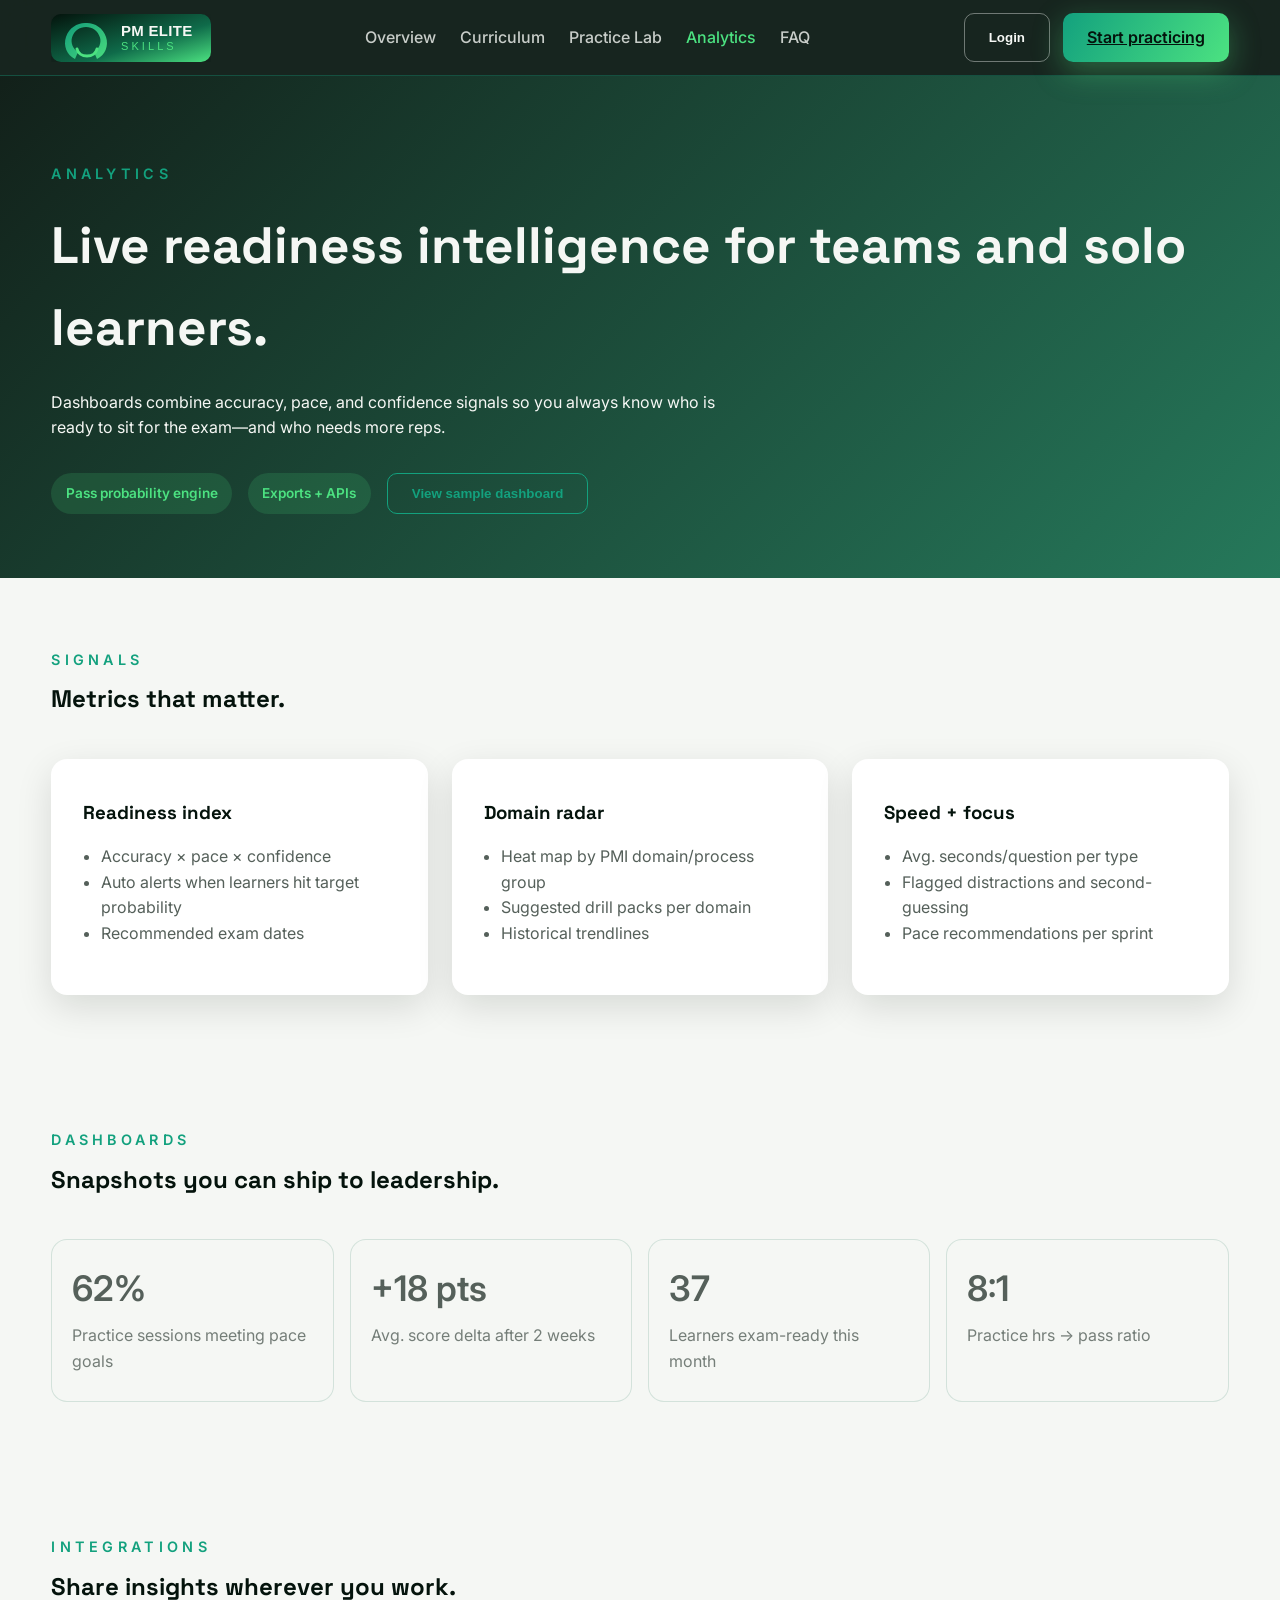
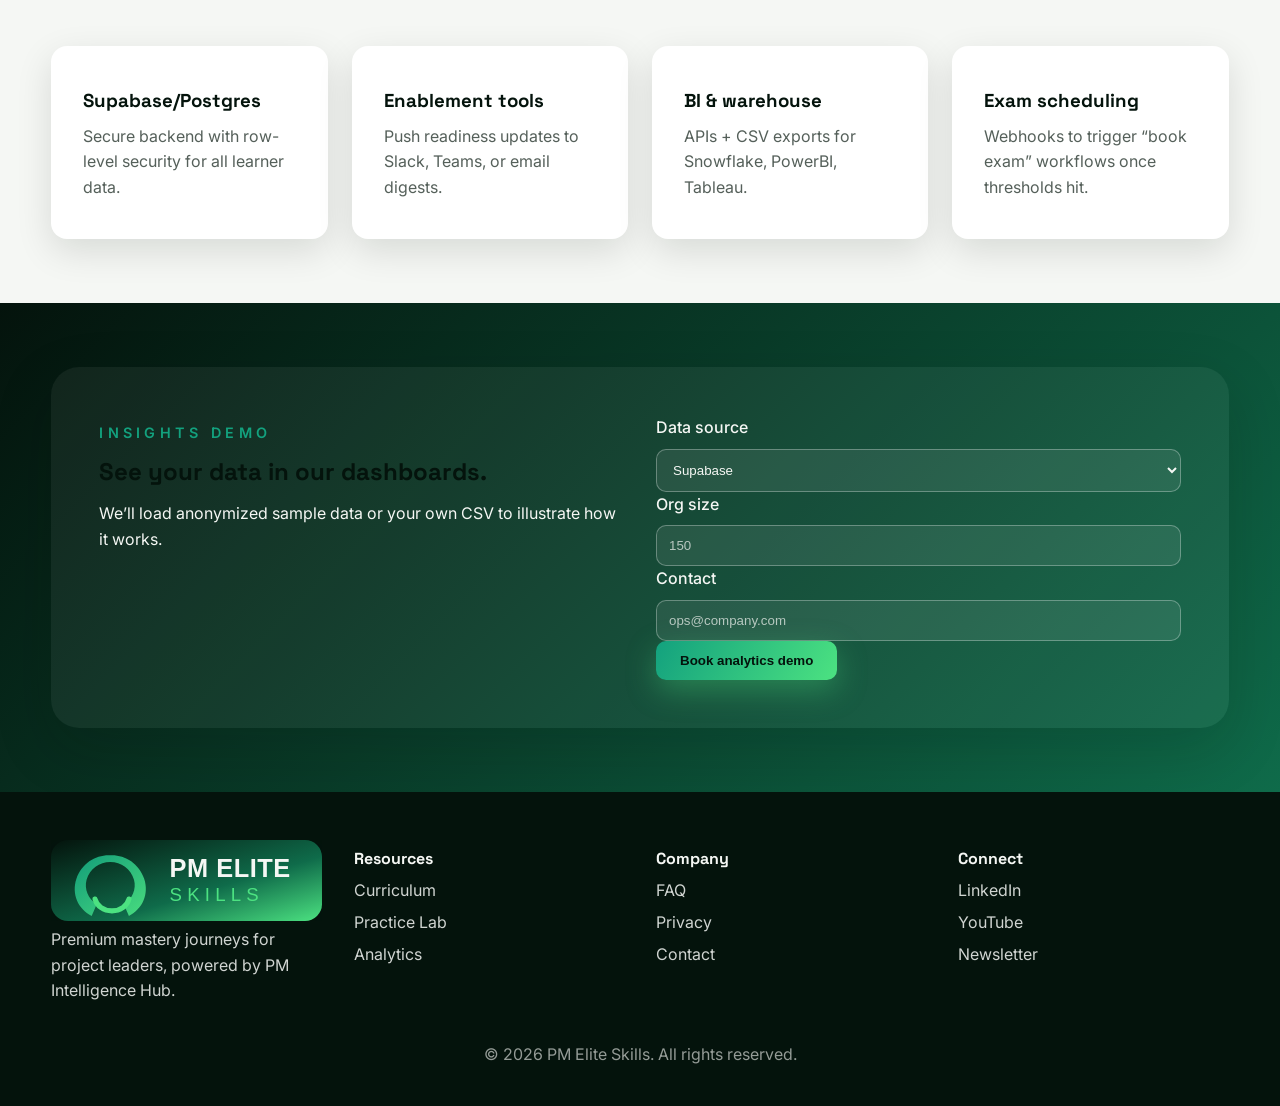
==== analytics.html @ 70f3d133 "refactor: reposition site around practice and analytics" ====
<!DOCTYPE html>
<html lang="en">
  <head>
    <meta charset="UTF-8" />
    <meta name="viewport" content="width=device-width, initial-scale=1.0" />
    <title>PM Elite Skills | Analytics & Insights</title>
    <link rel="preconnect" href="https://fonts.googleapis.com" />
    <link rel="preconnect" href="https://fonts.gstatic.com" crossorigin />
    <link
      href="https://fonts.googleapis.com/css2?family=Inter:wght@400;500&family=Space+Grotesk:wght@400;500;600&display=swap"
      rel="stylesheet"
    />
    <link rel="stylesheet" href="styles.css" />
  </head>
  <body class="page-analytics">
    <header class="site-header">
      <div class="shell">
        <a class="brand" href="index.html#top">
          <img src="assets/logo/pmeliteskills-logo.svg" alt="PM Elite Skills" />
        </a>
        <nav class="primary-nav">
          <a class="nav-link" data-nav="overview" href="index.html#top">Overview</a>
          <a class="nav-link" data-nav="curriculum" href="curriculum.html">Curriculum</a>
          <a class="nav-link" data-nav="practice" href="practice.html">Practice Lab</a>
          <a class="nav-link" data-nav="analytics" href="analytics.html">Analytics</a>
          <a class="nav-link" data-nav="faq" href="faq.html">FAQ</a>
        </nav>
        <div class="nav-cta">
          <button class="btn ghost">Login</button>
          <a class="btn primary" href="index.html#cta">Start practicing</a>
        </div>
      </div>
    </header>

    <main>
      <section class="page-hero">
        <div class="shell">
          <p class="eyebrow">Analytics</p>
          <h1>Live readiness intelligence for teams and solo learners.</h1>
          <p>
            Dashboards combine accuracy, pace, and confidence signals so you always know who is ready to
            sit for the exam—and who needs more reps.
          </p>
          <div class="hero-actions">
            <span class="badge">Pass probability engine</span>
            <span class="badge">Exports + APIs</span>
            <button class="btn secondary">View sample dashboard</button>
          </div>
        </div>
      </section>

      <section>
        <div class="shell">
          <div class="section-head">
            <p class="eyebrow">Signals</p>
            <h2>Metrics that matter.</h2>
          </div>
          <div class="crm-grid">
            <article class="crm-card">
              <h3>Readiness index</h3>
              <ul>
                <li>Accuracy × pace × confidence</li>
                <li>Auto alerts when learners hit target probability</li>
                <li>Recommended exam dates</li>
              </ul>
            </article>
            <article class="crm-card">
              <h3>Domain radar</h3>
              <ul>
                <li>Heat map by PMI domain/process group</li>
                <li>Suggested drill packs per domain</li>
                <li>Historical trendlines</li>
              </ul>
            </article>
            <article class="crm-card">
              <h3>Speed + focus</h3>
              <ul>
                <li>Avg. seconds/question per type</li>
                <li>Flagged distractions and second-guessing</li>
                <li>Pace recommendations per sprint</li>
              </ul>
            </article>
          </div>
        </div>
      </section>

      <section>
        <div class="shell">
          <div class="section-head">
            <p class="eyebrow">Dashboards</p>
            <h2>Snapshots you can ship to leadership.</h2>
          </div>
          <div class="crm-metrics">
            <div class="metric-card">
              <p class="metric">62%</p>
              <p class="label">Practice sessions meeting pace goals</p>
            </div>
            <div class="metric-card">
              <p class="metric">+18 pts</p>
              <p class="label">Avg. score delta after 2 weeks</p>
            </div>
            <div class="metric-card">
              <p class="metric">37</p>
              <p class="label">Learners exam-ready this month</p>
            </div>
            <div class="metric-card">
              <p class="metric">8:1</p>
              <p class="label">Practice hrs → pass ratio</p>
            </div>
          </div>
        </div>
      </section>

      <section>
        <div class="shell">
          <div class="section-head">
            <p class="eyebrow">Integrations</p>
            <h2>Share insights wherever you work.</h2>
          </div>
          <div class="module-grid">
            <article class="module-card">
              <h3>Supabase/Postgres</h3>
              <p>Secure backend with row-level security for all learner data.</p>
            </article>
            <article class="module-card">
              <h3>Enablement tools</h3>
              <p>Push readiness updates to Slack, Teams, or email digests.</p>
            </article>
            <article class="module-card">
              <h3>BI &amp; warehouse</h3>
              <p>APIs + CSV exports for Snowflake, PowerBI, Tableau.</p>
            </article>
            <article class="module-card">
              <h3>Exam scheduling</h3>
              <p>Webhooks to trigger “book exam” workflows once thresholds hit.</p>
            </article>
          </div>
        </div>
      </section>

      <section class="cta">
        <div class="shell">
          <div class="cta-card">
            <div>
              <p class="eyebrow">Insights demo</p>
              <h2>See your data in our dashboards.</h2>
              <p>We’ll load anonymized sample data or your own CSV to illustrate how it works.</p>
            </div>
            <form class="cta-form">
              <label>
                Data source
                <select>
                  <option>Supabase</option>
                  <option>CSV export</option>
                  <option>Other LMS</option>
                </select>
              </label>
              <label>
                Org size
                <input type="number" placeholder="150" />
              </label>
              <label>
                Contact
                <input type="email" placeholder="ops@company.com" />
              </label>
              <button class="btn primary" type="submit">Book analytics demo</button>
            </form>
          </div>
        </div>
      </section>
    </main>

    <footer class="site-footer">
      <div class="shell">
        <div>
          <img src="assets/logo/pmeliteskills-logo.svg" alt="PM Elite Skills" />
          <p>Premium mastery journeys for project leaders, powered by PM Intelligence Hub.</p>
        </div>
        <div>
          <h4>Resources</h4>
          <a href="curriculum.html">Curriculum</a>
          <a href="practice.html">Practice Lab</a>
          <a href="analytics.html">Analytics</a>
        </div>
        <div>
          <h4>Company</h4>
          <a href="faq.html">FAQ</a>
          <a href="#">Privacy</a>
          <a href="#">Contact</a>
        </div>
        <div>
          <h4>Connect</h4>
          <a href="#">LinkedIn</a>
          <a href="#">YouTube</a>
          <a href="#">Newsletter</a>
        </div>
      </div>
      <p class="footnote">© 2026 PM Elite Skills. All rights reserved.</p>
    </footer>

    <script src="script.js"></script>
  </body>
</html>
---- styles.css ----
:root {
  --color-obsidian: #04130c;
  --color-evergreen: #0f6b4a;
  --color-jade: #13a17e;
  --color-lime: #4ce281;
  --color-brass: #f5a524;
  --color-mist: #f5f7f4;
  --color-slate: #55605a;
  --color-white: #ffffff;
  --shadow-lg: 0 20px 60px rgba(4, 19, 12, 0.16);
  --shadow-md: 0 12px 36px rgba(4, 19, 12, 0.12);
  --radius-lg: 28px;
  --radius-md: 16px;
  --radius-sm: 10px;
  font-size: 16px;
}

* {
  box-sizing: border-box;
}

body {
  margin: 0;
  font-family: 'Inter', system-ui, -apple-system, BlinkMacSystemFont, 'Segoe UI', sans-serif;
  background: var(--color-mist);
  color: var(--color-slate);
  line-height: 1.6;
}

img {
  max-width: 100%;
  height: auto;
  display: block;
}

.shell {
  width: min(1200px, 92vw);
  margin: 0 auto;
}

.eyebrow {
  font-size: 0.9rem;
  letter-spacing: 0.3em;
  text-transform: uppercase;
  color: var(--color-jade);
  font-weight: 600;
}

h1,
h2,
h3,
h4 {
  font-family: 'Space Grotesk', 'Inter', sans-serif;
  color: var(--color-obsidian);
  margin-top: 0.4em;
  margin-bottom: 0.4em;
}

p {
  margin: 0.4em 0;
}

.site-header {
  position: sticky;
  top: 0;
  z-index: 10;
  backdrop-filter: blur(18px);
  background: rgba(4, 19, 12, 0.92);
  border-bottom: 1px solid rgba(19, 161, 126, 0.35);
}

.site-header .shell {
  display: flex;
  align-items: center;
  justify-content: space-between;
  padding: 0.8rem 0;
}

.site-header img {
  width: 160px;
}

.primary-nav {
  display: flex;
  gap: 1.5rem;
}

 .primary-nav .nav-link {
  color: rgba(245, 247, 244, 0.8);
  text-decoration: none;
  font-weight: 500;
}

 .primary-nav .nav-link:hover {
  color: var(--color-lime);
}

.nav-cta {
  display: flex;
  gap: 0.8rem;
}

.btn {
  border: none;
  border-radius: var(--radius-sm);
  padding: 0.75rem 1.5rem;
  font-weight: 600;
  cursor: pointer;
  transition: transform 0.2s ease, box-shadow 0.2s ease;
}

.btn.primary {
  background: linear-gradient(120deg, var(--color-jade), var(--color-lime));
  color: var(--color-obsidian);
  box-shadow: 0 10px 30px rgba(76, 226, 129, 0.35);
}

.btn.primary:hover {
  transform: translateY(-2px);
}

.btn.secondary {
  border: 1px solid var(--color-jade);
  background: transparent;
  color: var(--color-jade);
}

.btn.ghost {
  background: transparent;
  border: 1px solid rgba(245, 247, 244, 0.4);
  color: #f5f7f4;
}

.hero {
  background: linear-gradient(135deg, rgba(4, 19, 12, 0.95), rgba(15, 107, 74, 0.92));
  color: #f5f7f4;
  padding: 6rem 0 4rem;
}

.hero .shell {
  display: grid;
  grid-template-columns: repeat(auto-fit, minmax(280px, 1fr));
  gap: 3rem;
  align-items: center;
}

.hero h1 {
  color: #f5f7f4;
  font-size: clamp(2.8rem, 6vw, 3.8rem);
}

.hero .hero-cta {
  display: flex;
  gap: 1rem;
  flex-wrap: wrap;
  margin: 1.5rem 0;
}

.trust-grid {
  display: grid;
  grid-template-columns: repeat(3, minmax(90px, 1fr));
  gap: 1.5rem;
}

.metric {
  font-size: 2.2rem;
  font-weight: 600;
  margin: 0;
}

.label {
  opacity: 0.8;
}

.hero-visual .panel {
  background: #051c11;
  border-radius: var(--radius-lg);
  padding: 2rem;
  box-shadow: var(--shadow-lg);
  color: #f5f7f4;
}

.progress-rings {
  display: flex;
  gap: 2rem;
  justify-content: space-between;
  margin: 1rem 0 1.5rem;
}

.ring svg {
  width: 110px;
  height: 110px;
  transform: rotate(-90deg);
}

.ring circle {
  fill: none;
  stroke: rgba(245, 247, 244, 0.15);
  stroke-width: 10;
}

.ring circle.meter {
  stroke: var(--color-lime);
  stroke-dasharray: 327;
  stroke-dashoffset: 327;
  stroke-linecap: round;
}

.timeline-mini {
  display: grid;
  grid-template-columns: repeat(2, 1fr);
  gap: 1rem;
}

.timeline-mini .step {
  background: rgba(76, 226, 129, 0.08);
  padding: 1rem;
  border-radius: var(--radius-sm);
}

.timeline-mini .step.active {
  border-left: 4px solid var(--color-lime);
}

section {
  padding: 4rem 0;
}

.section-head {
  max-width: 640px;
  margin-bottom: 2.5rem;
}

.pillars .grid {
  display: grid;
  grid-template-columns: repeat(auto-fit, minmax(240px, 1fr));
  gap: 1.5rem;
}

.card {
  background: var(--color-white);
  border-radius: var(--radius-md);
  padding: 2rem;
  box-shadow: var(--shadow-md);
  border-left: 4px solid var(--color-lime);
}

.card ul {
  padding-left: 1.2rem;
  margin-bottom: 0;
}

.timeline {
  background: var(--color-white);
}

.timeline-track {
  list-style: none;
  padding: 0;
  margin: 0;
  display: grid;
  gap: 1.5rem;
  grid-template-columns: repeat(auto-fit, minmax(220px, 1fr));
}

.timeline-track li {
  background: var(--color-mist);
  border-radius: var(--radius-md);
  padding: 1.5rem;
  border: 1px solid rgba(15, 107, 74, 0.15);
}

.timeline-track span {
  font-weight: 600;
  color: var(--color-jade);
}

.testimonials {
  background: var(--color-obsidian);
  color: #f5f7f4;
}

.testimonials .section-head h2 {
  color: #f5f7f4;
}

.carousel {
  display: grid;
  gap: 1.5rem;
  grid-template-columns: repeat(auto-fit, minmax(260px, 1fr));
}

.carousel article {
  background: rgba(5, 28, 17, 0.8);
  border-radius: var(--radius-md);
  padding: 2rem;
  box-shadow: var(--shadow-md);
}

.carousel strong {
  display: block;
  margin-top: 1rem;
  color: var(--color-lime);
}

.cta {
  background: linear-gradient(135deg, var(--color-obsidian), var(--color-evergreen));
  color: #f5f7f4;
}

.cta-card {
  background: rgba(245, 247, 244, 0.05);
  border-radius: var(--radius-lg);
  padding: 3rem;
  display: grid;
  grid-template-columns: repeat(auto-fit, minmax(260px, 1fr));
  gap: 2rem;
  box-shadow: var(--shadow-lg);
}

.cta-form label {
  display: flex;
  flex-direction: column;
  gap: 0.5rem;
  font-weight: 500;
}

.cta-form input,
.cta-form select {
  border-radius: var(--radius-sm);
  border: 1px solid rgba(255, 255, 255, 0.3);
  background: rgba(255, 255, 255, 0.08);
  padding: 0.75rem;
  color: #f5f7f4;
}

.cta-form input::placeholder {
  color: rgba(245, 247, 244, 0.7);
}

.site-footer {
  background: var(--color-obsidian);
  color: rgba(245, 247, 244, 0.85);
  padding: 3rem 0 2rem;
}

.site-footer .shell {
  display: grid;
  grid-template-columns: repeat(auto-fit, minmax(160px, 1fr));
  gap: 2rem;
}

.site-footer h4 {
  color: #f5f7f4;
}

.site-footer a {
  color: rgba(245, 247, 244, 0.85);
  text-decoration: none;
  display: block;
  margin-bottom: 0.4rem;
}

.footnote {
  text-align: center;
  margin-top: 2rem;
  color: rgba(245, 247, 244, 0.6);
}

@media (max-width: 768px) {
  .primary-nav {
    display: none;
  }

  .nav-cta {
    display: none;
  }

  .hero {
    padding-top: 5rem;
  }

  .trust-grid {
    grid-template-columns: repeat(auto-fit, minmax(120px, 1fr));
  }

  .cta-card {
    padding: 2rem;
  }
}
.primary-nav .nav-link.active,
.page-home .primary-nav .nav-link[data-nav="overview"],
.page-curriculum .primary-nav .nav-link[data-nav="curriculum"],
.page-practice .primary-nav .nav-link[data-nav="practice"],
.page-analytics .primary-nav .nav-link[data-nav="analytics"],
.page-faq .primary-nav .nav-link[data-nav="faq"] {
  color: var(--color-lime);
}

.page-hero {
  background: linear-gradient(135deg, rgba(4, 19, 12, 0.94), rgba(15, 107, 74, 0.9));
  color: #f5f7f4;
  padding: 5rem 0 4rem;
}

.page-hero h1 {
  font-size: clamp(2.5rem, 4vw, 3.5rem);
  color: #f5f7f4;
}

.page-hero p {
  max-width: 700px;
}

.page-hero .hero-actions {
  display: flex;
  gap: 1rem;
  flex-wrap: wrap;
  margin-top: 2rem;
}

.badge {
  display: inline-flex;
  align-items: center;
  gap: 0.4rem;
  background: rgba(76, 226, 129, 0.15);
  color: var(--color-lime);
  padding: 0.25rem 0.9rem;
  border-radius: 999px;
  font-size: 0.85rem;
  font-weight: 600;
}

.module-grid {
  display: grid;
  grid-template-columns: repeat(auto-fit, minmax(240px, 1fr));
  gap: 1.5rem;
}

.crm-grid,
.faq-grid {
  display: grid;
  grid-template-columns: repeat(auto-fit, minmax(240px, 1fr));
  gap: 1.5rem;
}

.module-card,
.crm-card,
.faq-card {
  background: var(--color-white);
  border-radius: var(--radius-md);
  padding: 2rem;
  box-shadow: var(--shadow-md);
}

.module-card h3,
.crm-card h3,
.faq-card h3 {
  margin-bottom: 0.5rem;
}

.module-card ul,
.crm-card ul {
  padding-left: 1.1rem;
}

.timeline-table {
  width: 100%;
  border-collapse: collapse;
  background: var(--color-white);
  border-radius: var(--radius-md);
  overflow: hidden;
  box-shadow: var(--shadow-md);
}

.timeline-table th,
.timeline-table td {
  padding: 1rem 1.25rem;
  border-bottom: 1px solid rgba(85, 96, 90, 0.15);
  text-align: left;
}

.timeline-table th {
  background: var(--color-mist);
  font-weight: 600;
}

.timeline-table tr:last-child td {
  border-bottom: none;
}

.list-check {
  list-style: none;
  padding: 0;
  margin: 0;
  display: grid;
  grid-template-columns: repeat(auto-fit, minmax(220px, 1fr));
  gap: 1rem;
}

.list-check li::before {
  content: "";
  display: inline-block;
  width: 10px;
  height: 10px;
  margin-right: 0.5rem;
  border-radius: 50%;
  background: var(--color-lime);
}

.split-panel {
  display: grid;
  grid-template-columns: repeat(auto-fit, minmax(260px, 1fr));
  gap: 2rem;
  background: var(--color-white);
  border-radius: var(--radius-lg);
  padding: 3rem;
  box-shadow: var(--shadow-md);
}


.crm-metrics {
  display: grid;
  grid-template-columns: repeat(auto-fit, minmax(160px, 1fr));
  gap: 1rem;
}

.crm-metrics .metric-card {
  background: var(--color-mist);
  border-radius: var(--radius-md);
  padding: 1.25rem;
  border: 1px solid rgba(15, 107, 74, 0.15);
}

.faq-card h3 { margin-bottom: 0.5rem; }

.contact-card {
  background: var(--color-white);
  border-radius: var(--radius-lg);
  padding: 2.5rem;
  box-shadow: var(--shadow-lg);
}

.contact-card form {
  display: grid;
  gap: 1rem;
}

.contact-card label {
  display: flex;
  flex-direction: column;
  gap: 0.4rem;
  font-weight: 500;
}

.contact-card input,
.contact-card textarea {
  padding: 0.75rem;
  border-radius: var(--radius-sm);
  border: 1px solid rgba(85, 96, 90, 0.2);
  background: #fff;
}

.contact-card textarea {
  min-height: 150px;
  resize: vertical;
}

@media (max-width: 768px) {
  .page-hero { padding-top: 4rem; }
  .split-panel { padding: 2rem; }
}
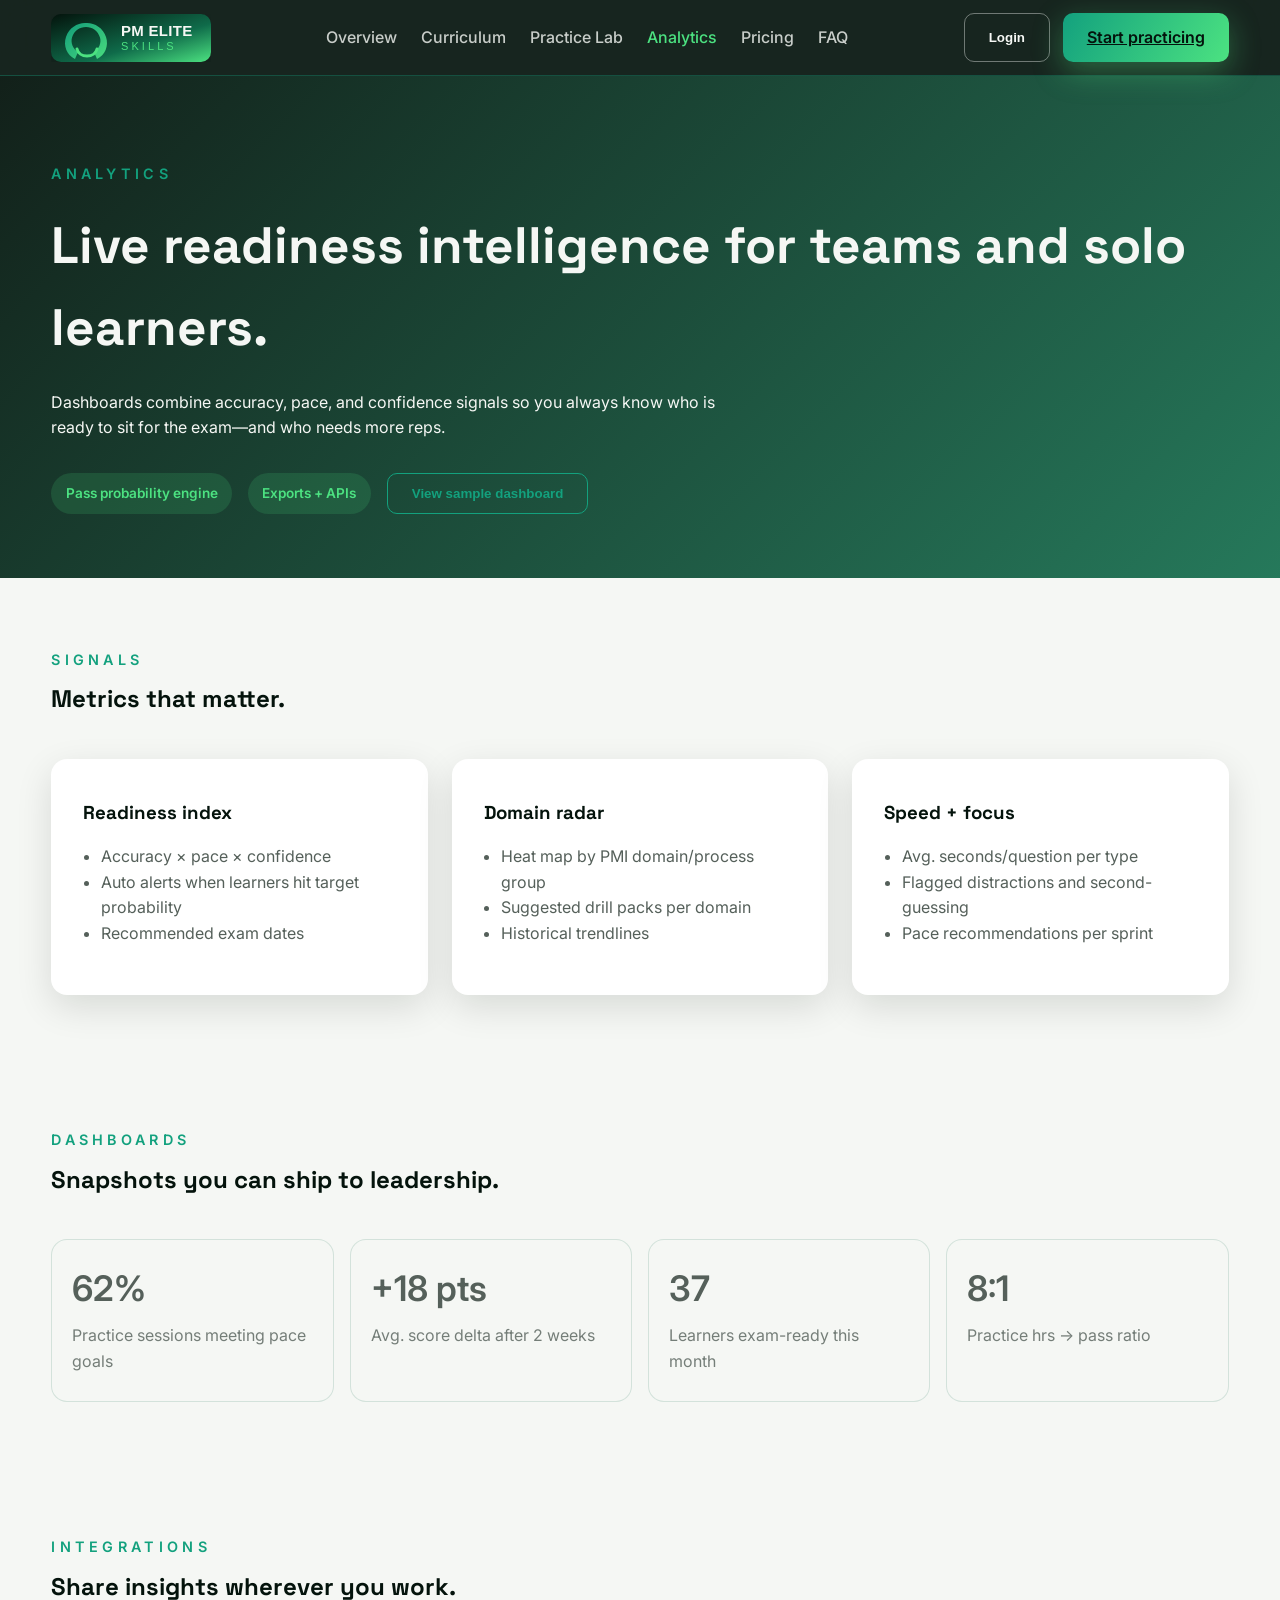
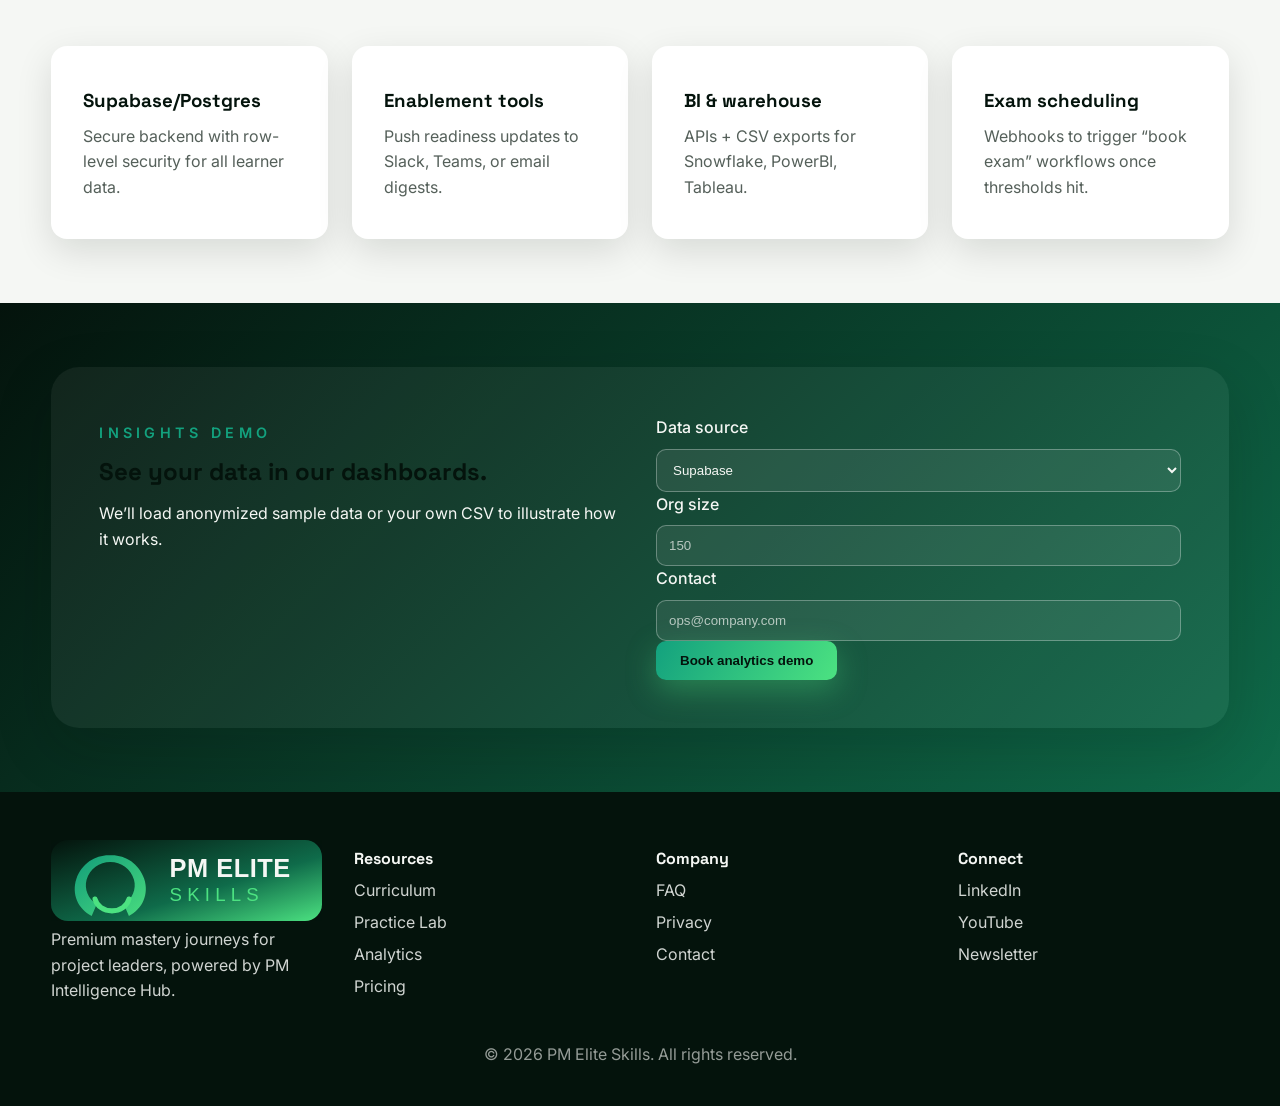
==== commit 178413d3: "feat: add pricing page and update navigation" ====
--- a/analytics.html
+++ b/analytics.html
@@ -23,6 +23,7 @@
           <a class="nav-link" data-nav="curriculum" href="curriculum.html">Curriculum</a>
           <a class="nav-link" data-nav="practice" href="practice.html">Practice Lab</a>
           <a class="nav-link" data-nav="analytics" href="analytics.html">Analytics</a>
+          <a class="nav-link" data-nav="pricing" href="pricing.html">Pricing</a>
           <a class="nav-link" data-nav="faq" href="faq.html">FAQ</a>
         </nav>
         <div class="nav-cta">
@@ -181,6 +182,7 @@
           <a href="curriculum.html">Curriculum</a>
           <a href="practice.html">Practice Lab</a>
           <a href="analytics.html">Analytics</a>
+          <a href="pricing.html">Pricing</a>
         </div>
         <div>
           <h4>Company</h4>
--- a/styles.css
+++ b/styles.css
@@ -393,7 +393,8 @@
 .page-curriculum .primary-nav .nav-link[data-nav="curriculum"],
 .page-practice .primary-nav .nav-link[data-nav="practice"],
 .page-analytics .primary-nav .nav-link[data-nav="analytics"],
-.page-faq .primary-nav .nav-link[data-nav="faq"] {
+.page-faq .primary-nav .nav-link[data-nav="faq"],
+.page-pricing .primary-nav .nav-link[data-nav="pricing"] {
   color: var(--color-lime);
 }
 
